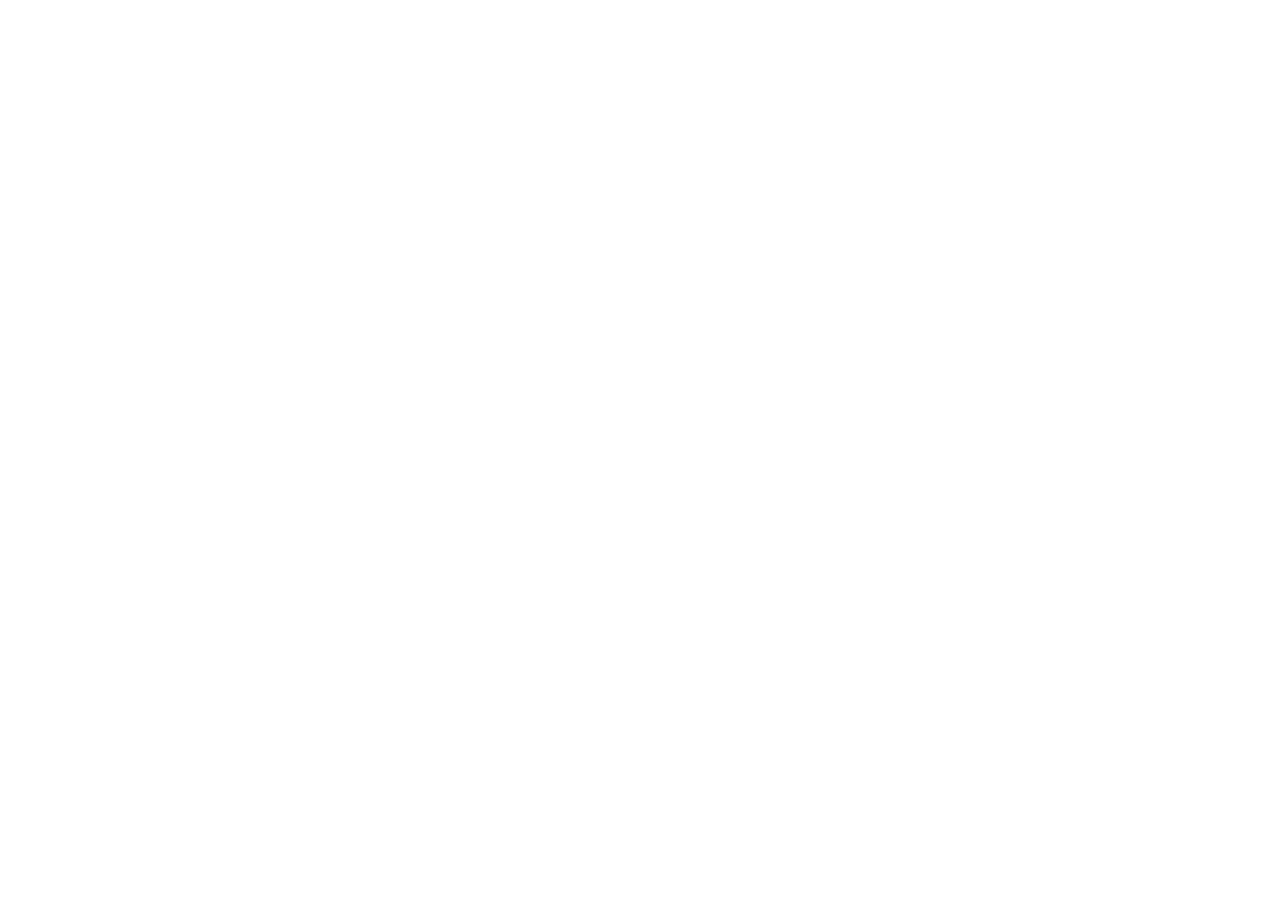
==== cheescake.html @ d9a67351 "estilos del index" ====
<!DOCTYPE html>
<html lang="en">
<head>
    <meta charset="UTF-8">
    <meta name="viewport" content="width=device-width, initial-scale=1.0">
    <title>Cheesecake</title>
    <link rel="stylesheet" href="styles.css">
</head>
<body>
    
</body>
</html>
---- styles.css ----
@import url('https://fonts.googleapis.com/css2?family=Poppins:ital,wght@0,100;0,200;0,300;0,400;0,500;0,600;0,700;0,800;0,900;1,100;1,200;1,300;1,400;1,500;1,600;1,700;1,800;1,900&display=swap');

* {
    box-sizing: border-box;
    margin: 0;
    padding: 0;
}

body {
    font-family: "Poppins", sans-serif;
}

img {
    display: block;
}

.h1-titulo {
    font-weight: 500;
}

.span-titulo {
    font-weight: 200;
}

.hero-container {
    width: 100%;
    margin: 0 auto;
}

.hero-img-container {
    position: relative;
    width: 100%;
    aspect-ratio: 3/1;
    overflow: hidden;
    display: flex;
    align-items: center;
    justify-content: center;
}

.hero-img {
    position: absolute;
    top: 0;
    left: 0;
    width: 100%;
    height: 100%;
    object-fit: cover;
    object-position: center;
    z-index: 1;
}

.hero-overlay {
  position: relative;
  z-index: 2;
  width: 100%;
  height: 100%;
  background: rgba(211, 214, 241, 0.2); 
  display: flex;
  align-items: center;
  justify-content: center;
}

.hero-btn {
  padding: 12px 24px;
  font-size: 1rem;
  font-weight: bold;
  text-transform: uppercase;
  letter-spacing: 1px;
  background-color: white;
  color: #5e889e;
  border: none;
  border-radius: 20px;
  cursor: pointer;
  transition: transform 0.2s ease, background-color 0.2s ease;
}

.h2-articulos {
    font-weight: 400;
}

.hero-btn:hover {
  background-color: #5e889e;
  color: white;
  transform: scale(1.03);
}

.articulos-grid{
    display: flex;
    gap: 20px;
    padding: 40px 20px;
    max-width: 1200px;
    margin: 0 auto;
}

.articulo-card {
    flex: 1;
    text-decoration: none;
    background: #f2f4f5;
    border-radius: 13px;
    overflow: hidden;
    box-shadow: 0 4px 12px rgba(0,0,0,0.1);
    transition: transform 0.3s ease, box-shadow 0.3s ease;
}

.articulo-card:hover{
    transform: translateY(-3px);
    box-shadow: 0 8px 24px rgba(0,0,0,0.15);
}

.art-img-container {
    width: 100%;
    aspect-ratio: 2/2.7;
    overflow: hidden;
}

.art-img {
    width: 100%;
    height: 100%;
    object-fit: cover;
}

.art-contenido {
    padding: 10px;
}

.art-titulo {
    display: inline-block;
    margin: 0 0 10px 0;
    font-size: 1.5rem;
    font-weight: 400;
    color: black;
    border-bottom: 2px solid #5e889e;
}

.art-texto {
    font-size: 0.9rem;
    line-height: 1.5;
    color: black;
}

@media(max-width: 768px) {
    .articulos-grid {
        flex-direction: column;
    }

    .art-img-container {
        aspect-ratio: 2/1;
    }

    .art-titulo {
        font-size: 1.05rem;
    }
}
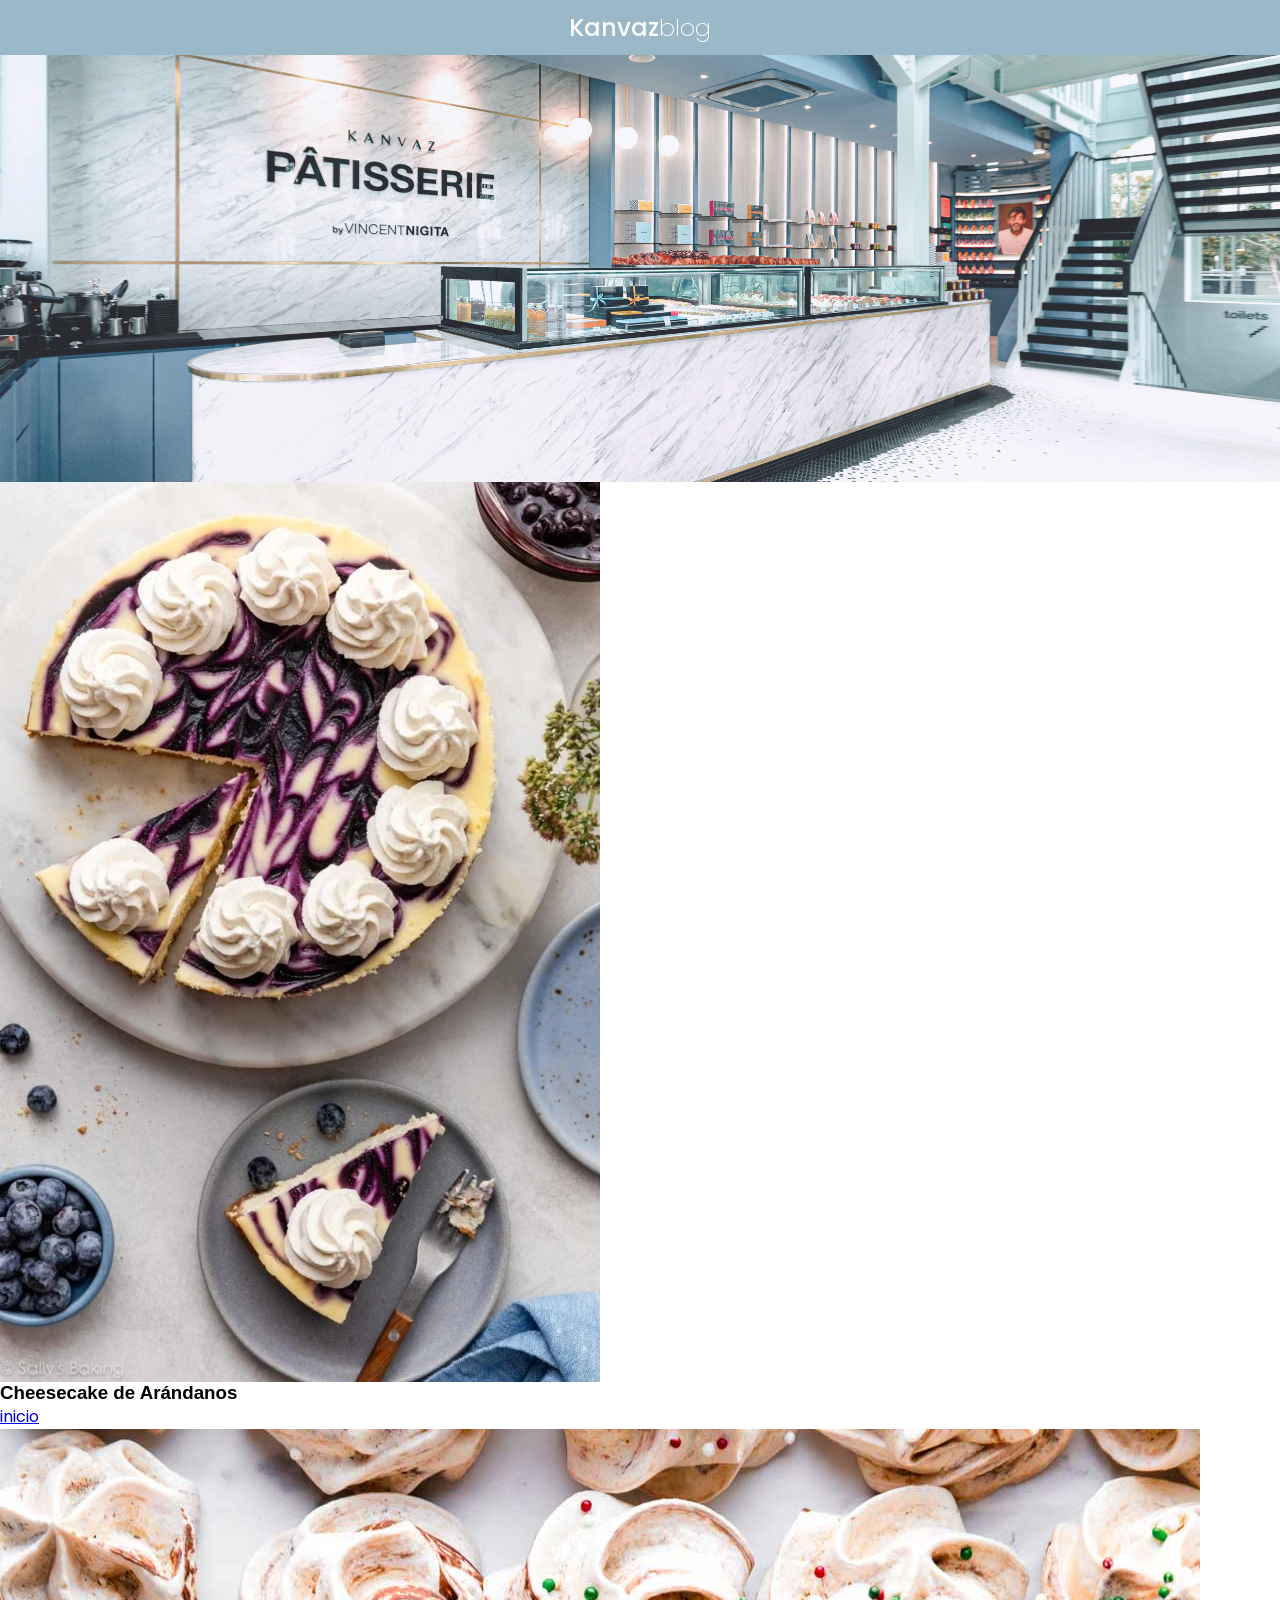
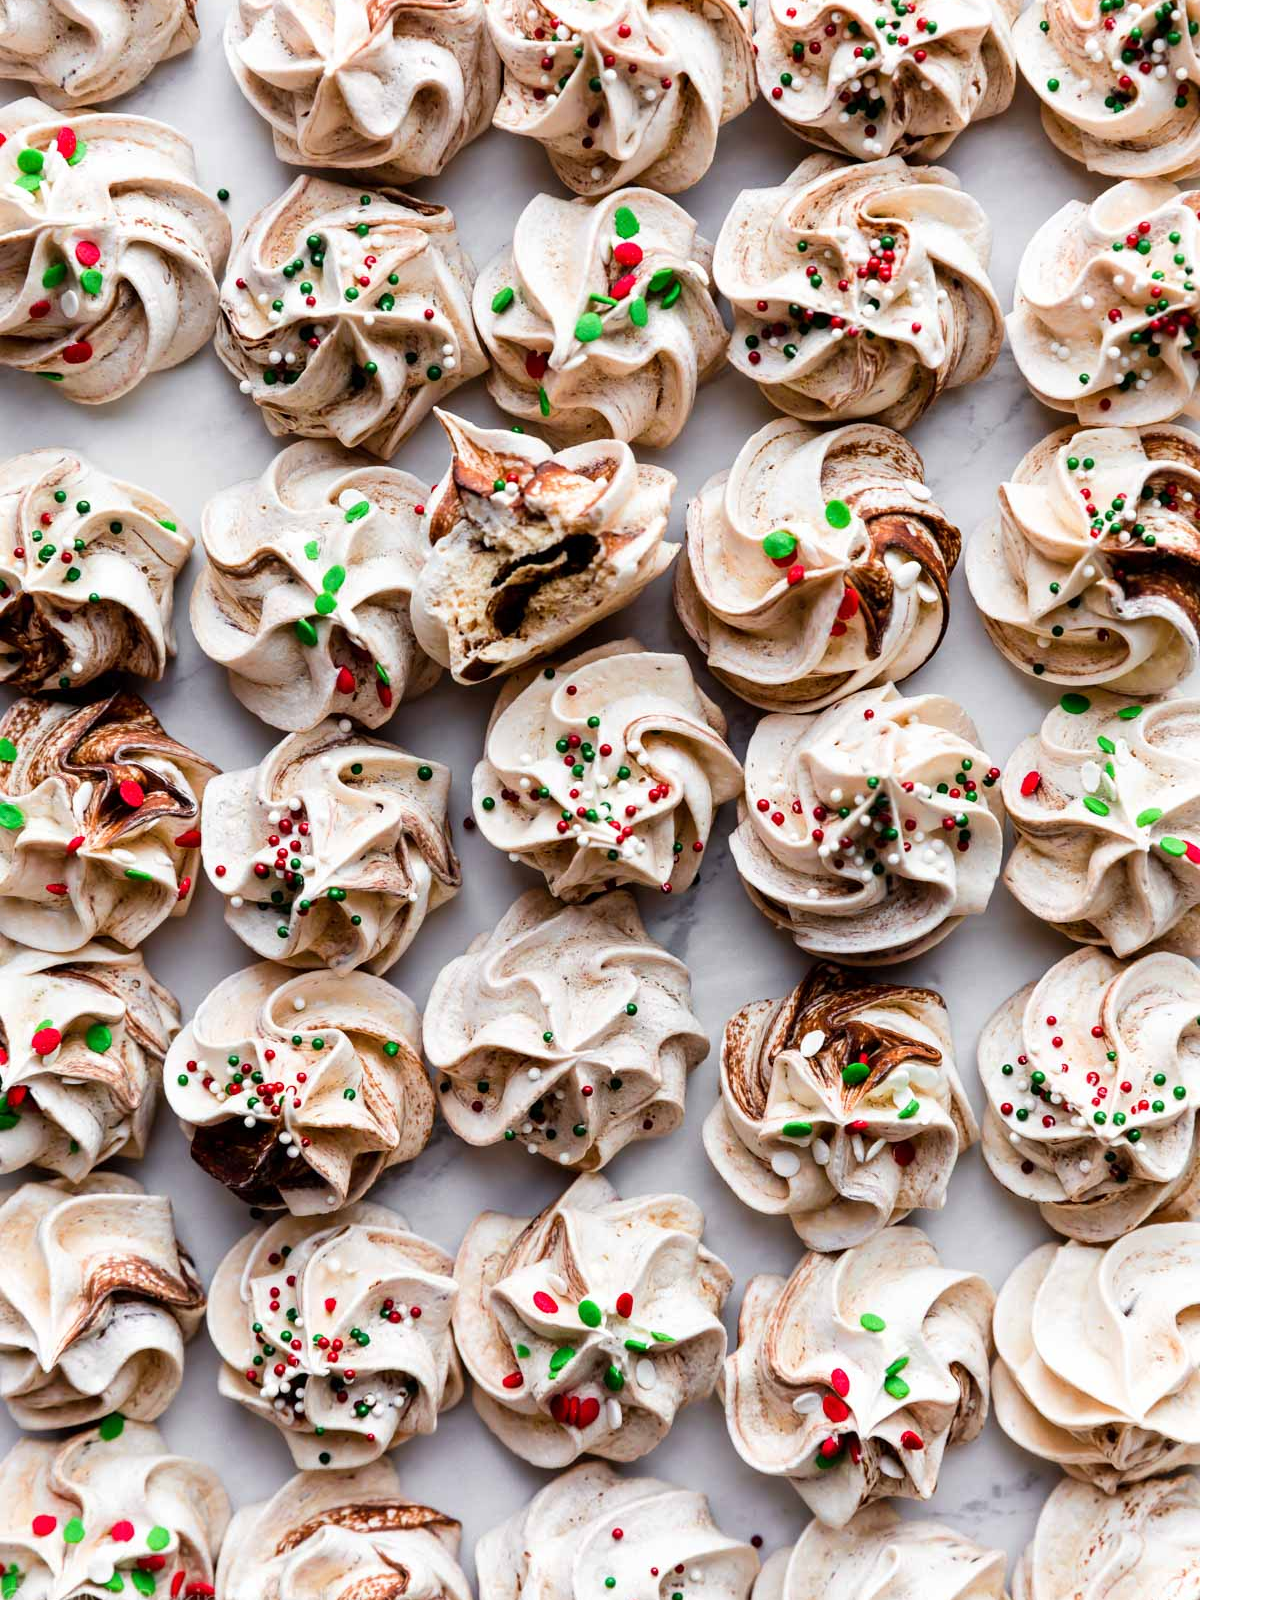
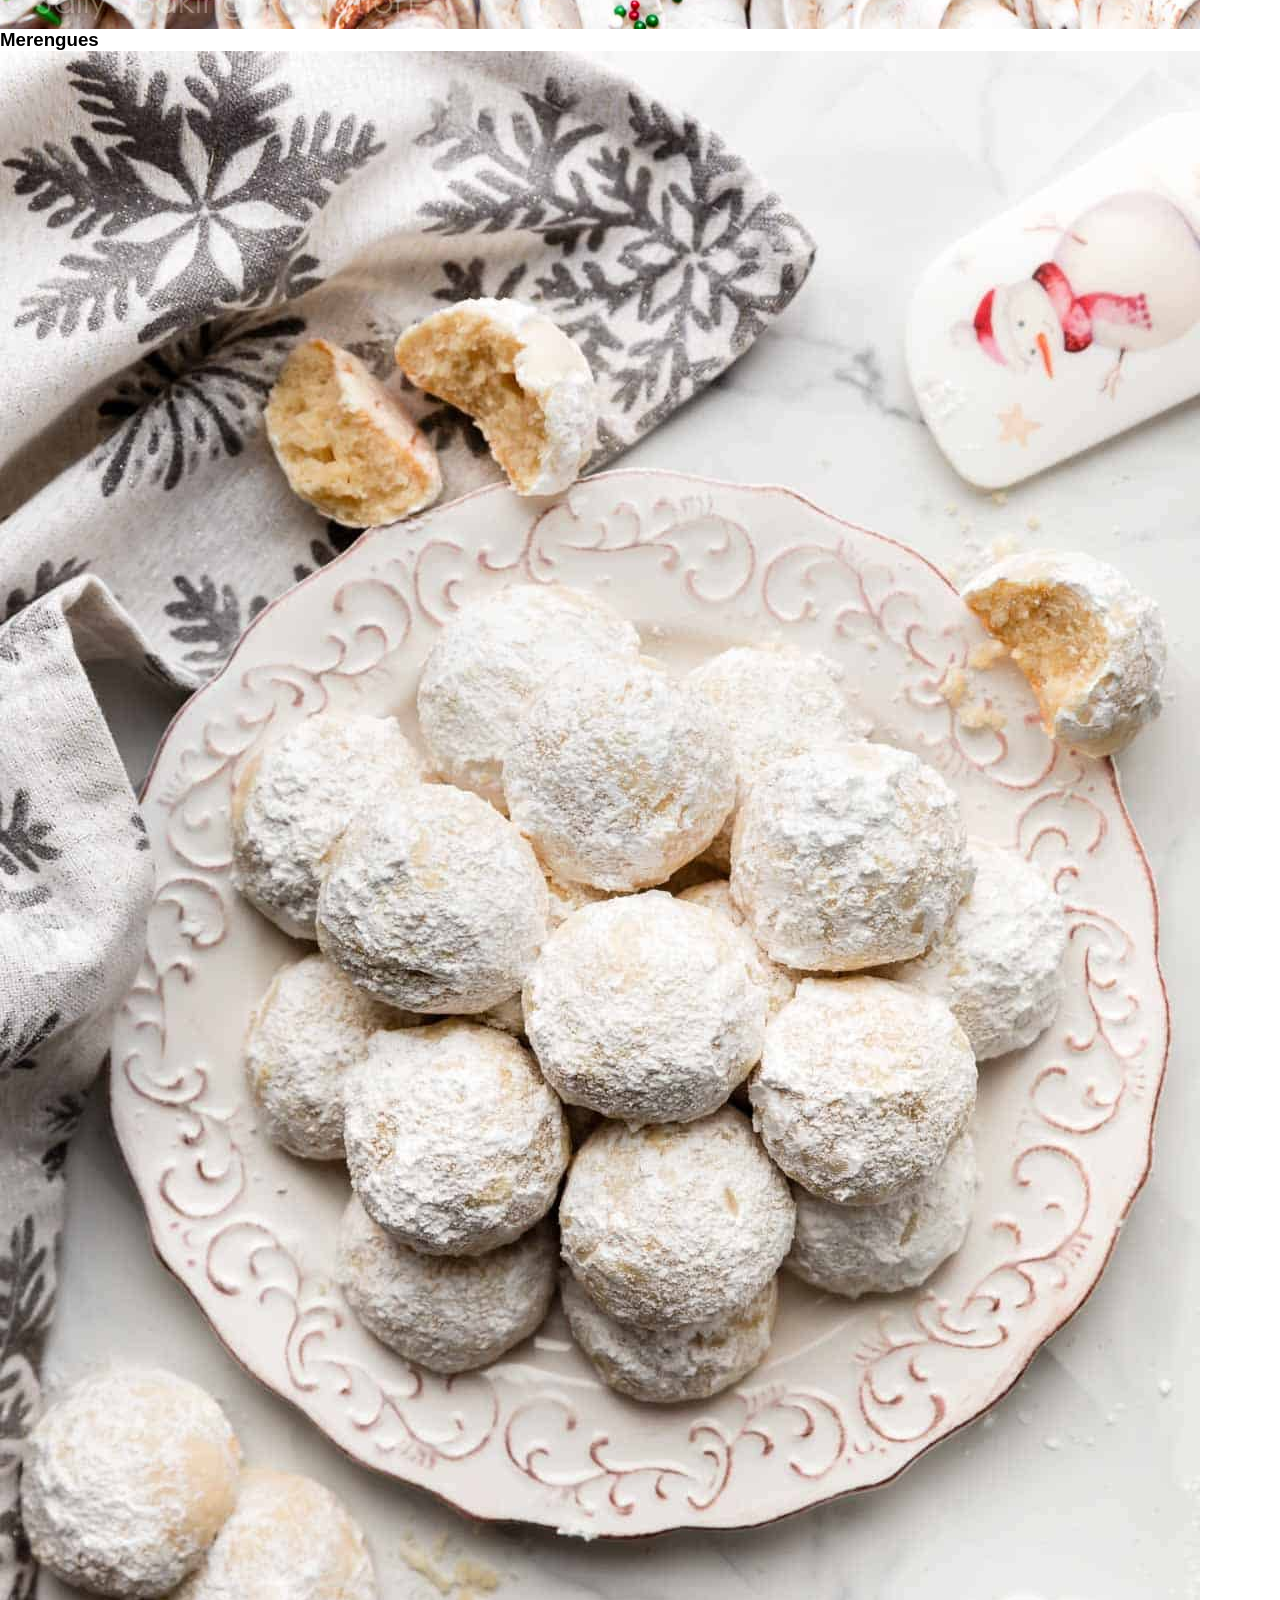
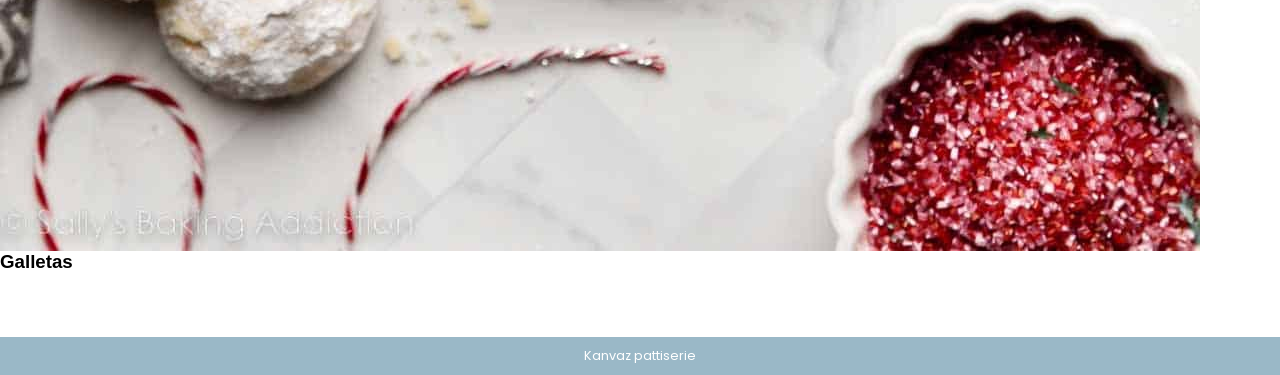
==== commit a614ae8a: "estructura html articulo 1" ====
--- a/cheescake.html
+++ b/cheescake.html
@@ -3,10 +3,50 @@
 <head>
     <meta charset="UTF-8">
     <meta name="viewport" content="width=device-width, initial-scale=1.0">
-    <title>Cheesecake</title>
+    <title>Cheesecake de arándanos - Receta</title>
     <link rel="stylesheet" href="styles.css">
 </head>
 <body>
-    
+    <div class="titulo-container">
+        <p class="titulo">Kanvaz<span class="span-titulo">blog</span></p>
+    </div>
+    <header class="hero-container">
+        <div class="hero-img-container">
+            <img src="./imgs/banner.jpg" alt="imagen de background" class="hero-img" >
+            <div class="hero-overlay">
+            </div>
+        </div>
+    </header>
+    <main class="blog-layout">
+        <section class="columna-principal">
+            <article class="articulo-principal">
+                <img src="/imgs/blueberry-swirl-cheesecake-recipe-2-600x900.webp"
+                alt="cheesecake de arandanos" class="img-principal">
+                <h1 class="titulo-principal">Cheesecake de Arándanos</h1>
+                <p class="texto-principal"></p>
+            </article>
+        </section>
+
+        <aside class="columna-aside">
+            <a href="/index.html" class="nav-btn">inicio</a>
+
+            <div class="aside-cards">
+                <div class="aside-card">
+                    <img src="/imgs/meringue-cookies.jpg" alt="merengues">
+                    <h3 class="aside-titulo">Merengues</h3>
+                    <p class="aside-texto"></p>
+                </div>
+
+                <div class="aside-card">
+                    <img src="/imgs/snowballs-cookies-2.jpg" alt="galletas">
+                    <h3 class="aside-titulo">Galletas</h3>
+                    <p class="aside-texto"></p>
+                </div>
+            </div>
+        </aside>
+    </main>
+    <footer class="footer">
+        <p class="footer-texto">Kanvaz pattiserie</p>
+    </footer>
 </body>
 </html>
--- a/styles.css
+++ b/styles.css
@@ -15,8 +15,18 @@
     display: block;
 }
 
-.h1-titulo {
+.titulo-container {
+    display: flex;
+    align-items: center;
+    justify-content: center;
+    background-color: #9ab8c7;
+    color: white;
+    padding: 10px ;
+}
+
+.titulo {
     font-weight: 500;
+    font-size: 1.5rem;
 }
 
 .span-titulo {
@@ -63,7 +73,7 @@
 .hero-btn {
   padding: 12px 24px;
   font-size: 1rem;
-  font-weight: bold;
+  font-weight: 500;
   text-transform: uppercase;
   letter-spacing: 1px;
   background-color: white;
@@ -72,10 +82,7 @@
   border-radius: 20px;
   cursor: pointer;
   transition: transform 0.2s ease, background-color 0.2s ease;
-}
-
-.h2-articulos {
-    font-weight: 400;
+  text-decoration: none;
 }
 
 .hero-btn:hover {
@@ -84,11 +91,19 @@
   transform: scale(1.03);
 }
 
+.h2-titulo {
+    font-weight: 400;
+    text-align: center;
+    margin-top: 40px;
+    color: #496e83;
+}
+
 .articulos-grid{
     display: flex;
     gap: 20px;
     padding: 40px 20px;
     max-width: 1200px;
+    width: 90%;
     margin: 0 auto;
 }
 
@@ -111,6 +126,7 @@
     width: 100%;
     aspect-ratio: 2/2.7;
     overflow: hidden;
+    border-radius: inherit;
 }
 
 .art-img {
@@ -126,10 +142,10 @@
 .art-titulo {
     display: inline-block;
     margin: 0 0 10px 0;
-    font-size: 1.5rem;
+    font-size: 1.3rem;
     font-weight: 400;
     color: black;
-    border-bottom: 2px solid #5e889e;
+    border-bottom: 3px solid #5e889e;
 }
 
 .art-texto {
@@ -138,9 +154,24 @@
     color: black;
 }
 
+.footer {
+    background-color: #9ab8c7;
+    color: white;
+    padding: 10px;
+    text-align: center;
+    font-size: 0.8rem;
+    margin-top: 4rem;
+}
+
 @media(max-width: 768px) {
+    .hero-btn {
+        font-size: 0.7rem;
+        padding: 10px 20px;
+    }
+
     .articulos-grid {
         flex-direction: column;
+        width: 85%;
     }
 
     .art-img-container {
@@ -150,4 +181,13 @@
     .art-titulo {
         font-size: 1.05rem;
     }
+
+    .h2-titulo {
+        font-size: 1.2rem;
+    }
+}
+
+
+.blog-layout {
+    
 }
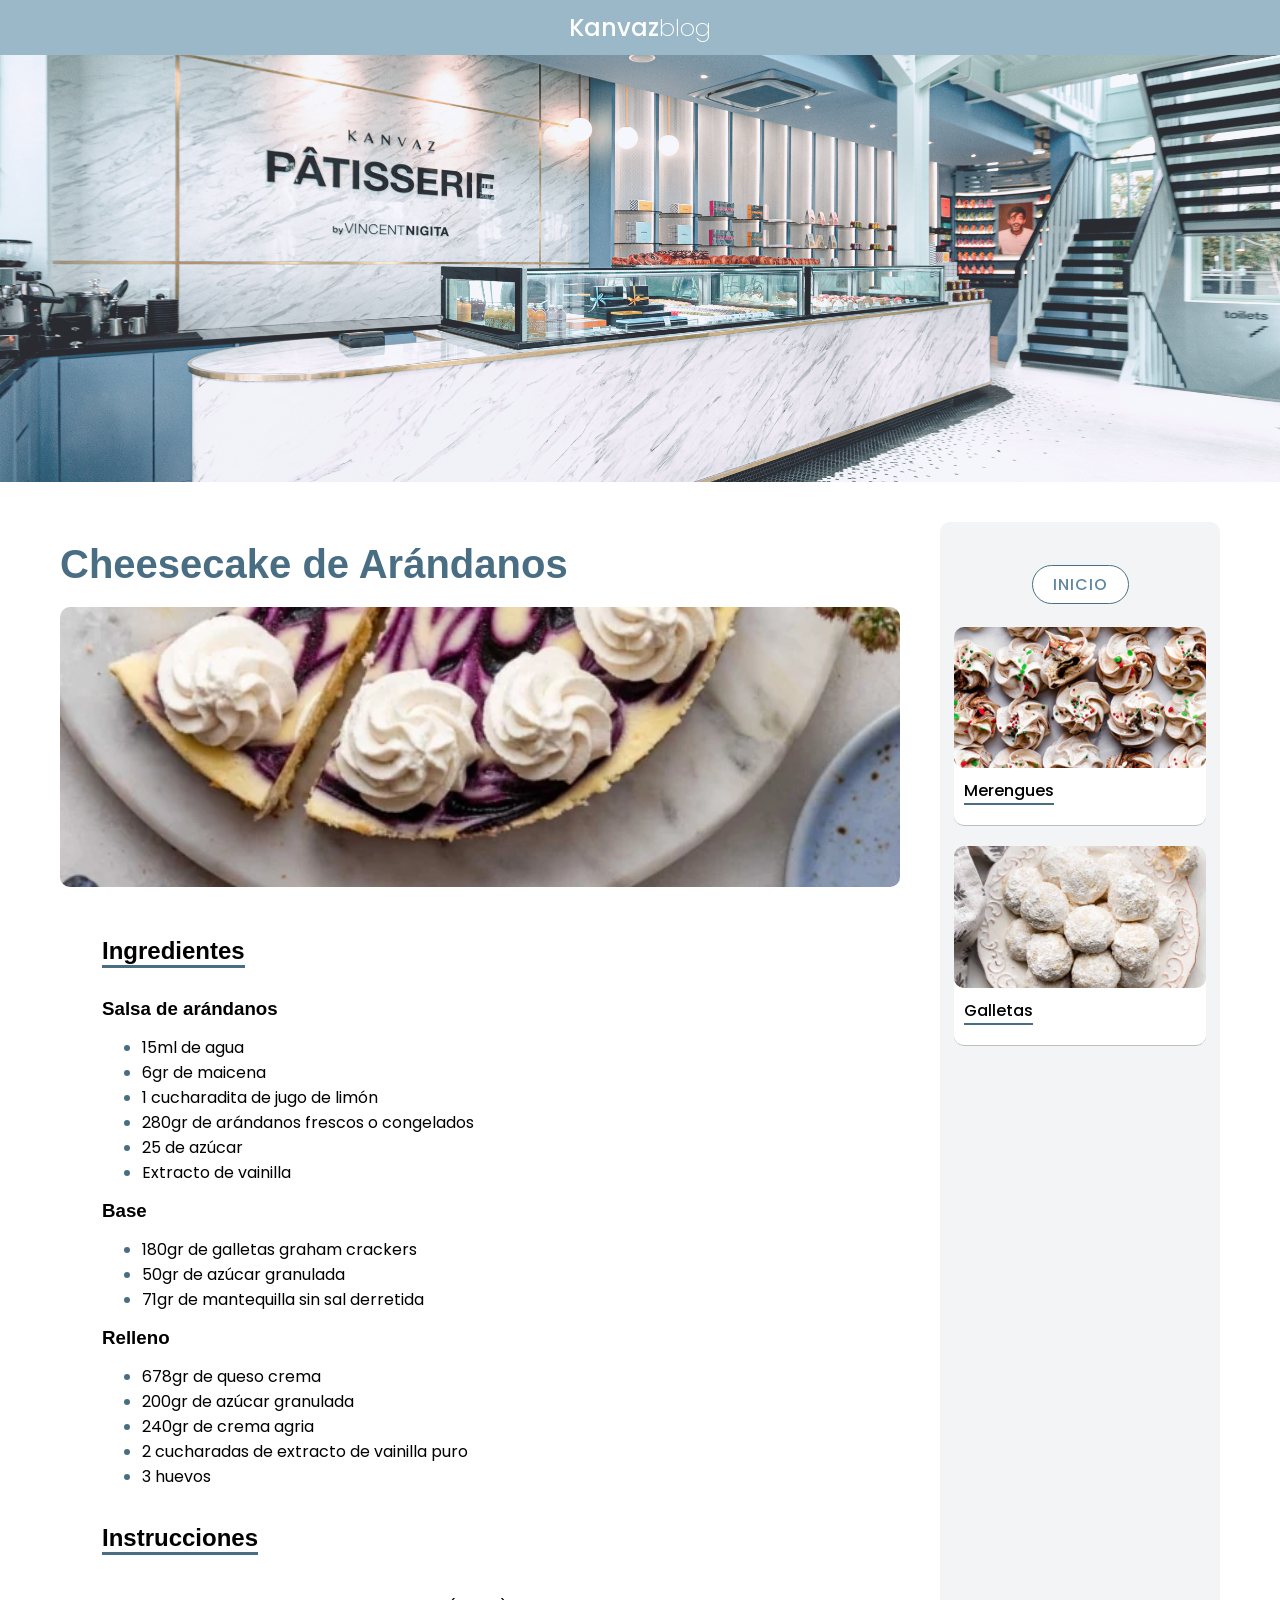
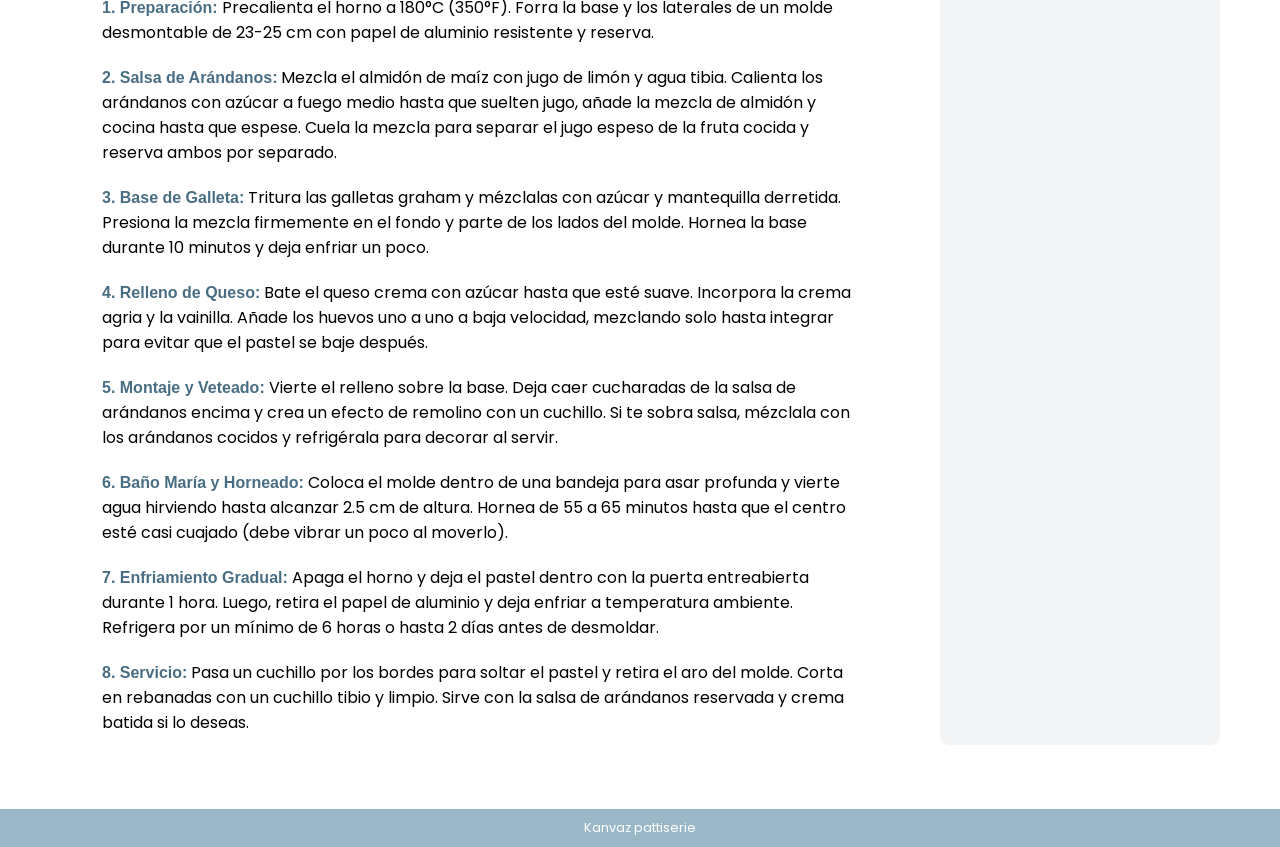
==== commit 2306cceb: "pagina de cheesecake" ====
--- a/cheescake.html
+++ b/cheescake.html
@@ -8,7 +8,7 @@
 </head>
 <body>
     <div class="titulo-container">
-        <p class="titulo">Kanvaz<span class="span-titulo">blog</span></p>
+        <a href="/index.html" class="titulo">Kanvaz<span class="span-titulo">blog</span></a>
     </div>
     <header class="hero-container">
         <div class="hero-img-container">
@@ -20,28 +20,74 @@
     <main class="blog-layout">
         <section class="columna-principal">
             <article class="articulo-principal">
-                <img src="/imgs/blueberry-swirl-cheesecake-recipe-2-600x900.webp"
+                <h1 class="titulo-principal">Cheesecake de Arándanos</h1>
+                <div class="img-princ-container">
+                    <img src="/imgs/blueberry-swirl-cheesecake-recipe-2-600x900.webp"
                 alt="cheesecake de arandanos" class="img-principal">
-                <h1 class="titulo-principal">Cheesecake de Arándanos</h1>
-                <p class="texto-principal"></p>
+                </div>
+                <div class="texto-principal">
+                    <h2>Ingredientes</h2>
+                    <h3>Salsa de arándanos</h3>
+                    <ul>
+                        <li>15ml de agua</li>
+                        <li>6gr de maicena</li>
+                        <li>1 cucharadita de jugo de limón</li>
+                        <li>280gr de arándanos frescos o congelados</li>
+                        <li>25 de azúcar</li>
+                        <li>Extracto de vainilla</li>
+                    </ul>
+                    <h3>Base</h3>
+                    <ul>
+                        <li>180gr de galletas graham crackers</li>
+                        <li>50gr de azúcar granulada</li>
+                        <li>71gr de mantequilla sin sal derretida</li>
+                    </ul>
+                    <h3>Relleno</h3>
+                    <ul>
+                        <li>678gr de queso crema</li>
+                        <li>200gr de azúcar granulada</li>
+                        <li>240gr de crema agria</li>
+                        <li>2 cucharadas de extracto de vainilla puro</li>
+                        <li>3 huevos</li>
+                    </ul>
+
+                    <h2>Instrucciones</h2>
+                    <p><strong>1. Preparación:</strong> Precalienta el horno a 180°C (350°F). Forra la base y los laterales de un molde desmontable de 23-25 cm con papel de aluminio resistente y reserva.</p>
+
+                    <p><strong>2. Salsa de Arándanos:</strong> Mezcla el almidón de maíz con jugo de limón y agua tibia. Calienta los arándanos con azúcar a fuego medio hasta que suelten jugo, añade la mezcla de almidón y cocina hasta que espese. Cuela la mezcla para separar el jugo espeso de la fruta cocida y reserva ambos por separado.</p>
+
+                    <p><strong>3. Base de Galleta:</strong> Tritura las galletas graham y mézclalas con azúcar y mantequilla derretida. Presiona la mezcla firmemente en el fondo y parte de los lados del molde. Hornea la base durante 10 minutos y deja enfriar un poco.</p>
+
+                    <p><strong>4. Relleno de Queso:</strong> Bate el queso crema con azúcar hasta que esté suave. Incorpora la crema agria y la vainilla. Añade los huevos uno a uno a baja velocidad, mezclando solo hasta integrar para evitar que el pastel se baje después.</p>
+
+                    <p><strong>5. Montaje y Veteado:</strong> Vierte el relleno sobre la base. Deja caer cucharadas de la salsa de arándanos encima y crea un efecto de remolino con un cuchillo. Si te sobra salsa, mézclala con los arándanos cocidos y refrigérala para decorar al servir.</p>
+
+                    <p><strong>6. Baño María y Horneado:</strong> Coloca el molde dentro de una bandeja para asar profunda y vierte agua hirviendo hasta alcanzar 2.5 cm de altura. Hornea de 55 a 65 minutos hasta que el centro esté casi cuajado (debe vibrar un poco al moverlo).</p>
+
+                    <p><strong>7. Enfriamiento Gradual:</strong> Apaga el horno y deja el pastel dentro con la puerta entreabierta durante 1 hora. Luego, retira el papel de aluminio y deja enfriar a temperatura ambiente. Refrigera por un mínimo de 6 horas o hasta 2 días antes de desmoldar.</p>
+
+                    <p><strong>8. Servicio:</strong> Pasa un cuchillo por los bordes para soltar el pastel y retira el aro del molde. Corta en rebanadas con un cuchillo tibio y limpio. Sirve con la salsa de arándanos reservada y crema batida si lo deseas.</p>
+                </div>
             </article>
         </section>
 
-        <aside class="columna-aside">
-            <a href="/index.html" class="nav-btn">inicio</a>
+        <aside class="aside-columna">
+            <div class="btn-wrapper">
+                <a href="/index.html" class="inicio-btn">inicio</a>
+            </div>
 
             <div class="aside-cards">
-                <div class="aside-card">
-                    <img src="/imgs/meringue-cookies.jpg" alt="merengues">
+                <a href="merenge.html" class="aside-card">    
+                    <img class="aside-img" src="/imgs/meringue-cookies.jpg" alt="merengues">
                     <h3 class="aside-titulo">Merengues</h3>
                     <p class="aside-texto"></p>
-                </div>
+                </a>
 
-                <div class="aside-card">
-                    <img src="/imgs/snowballs-cookies-2.jpg" alt="galletas">
+                <a href="galletas.html" class="aside-card">
+                    <img class="aside-img" src="/imgs/snowballs-cookies-2.jpg" alt="galletas">
                     <h3 class="aside-titulo">Galletas</h3>
                     <p class="aside-texto"></p>
-                </div>
+                </a>
             </div>
         </aside>
     </main>
--- a/styles.css
+++ b/styles.css
@@ -27,6 +27,8 @@
 .titulo {
     font-weight: 500;
     font-size: 1.5rem;
+    color: white;
+    text-decoration: none;
 }
 
 .span-titulo {
@@ -189,5 +191,157 @@
 
 
 .blog-layout {
-    
+    display: grid;
+    grid-template-columns: 3fr 1fr;
+    gap: 40px;
+    width:100%;
+    max-width: 1200px;
+    margin: 40px auto;
+    padding: 0 20px;
+}
+
+.articulo-principal {
+    display: flex;
+    flex-direction: column;
+}
+
+.img-princ-container {
+    position: relative;
+    width: 100%;
+    aspect-ratio: 3/1;
+    overflow: hidden;
+    display: flex;
+    align-items: center;
+    justify-content: center;
+}
+
+.img-principal {
+    width: 100%;
+    height: 100%;
+    object-fit: cover;
+    object-position: center;
+    border-radius: 10px;
+}
+
+.titulo-principal {
+    font-size: 2.5rem;
+    margin: 20px 0;
+    color: #496e83;
+    font-weight: 600;
+}
+
+.texto-principal {
+    width: 90%;
+    margin: 0 auto;
+    padding-top: 30px;
+}
+
+.texto-principal h2 {
+    display: inline-block;
+    border-bottom: 3px solid #496e83;
+    margin-bottom: 30px;
+    padding-top: 20px;
+}
+
+.texto-principal h3 {
+    padding-bottom: 15px;
+}
+
+.texto-principal ul{
+    padding-left: 40px;
+    padding-bottom: 15px;
+}
+
+.texto-principal ul li::marker{
+    color: #496e83;
+}
+
+.texto-principal p {
+    padding: 10px 0;
+}
+
+.texto-principal p strong {
+    color:#496e83;
+}
+
+.aside-columna {
+    display: flex;
+    flex-direction: column;
+    gap: 20px;
+    padding: 40px 0;
+    background-color: #f2f4f5;
+    border-radius: 10px;
+}
+
+.btn-wrapper {
+    margin: 10px auto;
+}
+
+.inicio-btn {
+    width: 100%;
+    padding: 7px 20px;
+    font-size: 1rem;
+    font-weight: 500;
+    text-transform: uppercase;
+    letter-spacing: 1px;
+    background-color: white;
+    color: #5e889e;
+    border: 1px solid #496e83;
+    border-radius: 30px;
+    cursor: pointer;
+    transition: transform 0.2s ease, background-color 0.2s ease;
+    text-decoration: none;
+    text-align: center;
+}
+
+.inicio-btn:hover {
+    background-color: #496e83;
+    color: white;
+}
+
+.aside-cards{
+    display: flex;
+    flex-direction: column;
+    gap: 20px;
+    width: 90%;
+    margin: 0 auto;
+}
+
+.aside-card {
+    padding-bottom: 15px;
+    border-radius: 10px;
+}
+
+.aside-card .aside-img {
+    width: 100%;
+    aspect-ratio: 16 / 9;
+    object-fit: cover;
+    border-radius: inherit;
+}
+
+.aside-card {
+    background-color: white;
+    text-decoration: none;
+    color: black;
+    border-bottom: 1px solid #bbbdbe;
+}
+
+.aside-card .aside-titulo {
+    display: inline-block;
+    font-size: 1rem;
+    font-weight: 500;
+    margin: 10px 0 5px;
+    border-bottom: 2px solid #496e83;
+    margin-left: 10px;
+}
+
+.aside-card p {
+    font-size: 0.9rem;
+    color: black;
+}
+
+@media (max-width: 900px) {
+    .blog-layout {
+        grid-template-columns: 1fr;
+    }
 }
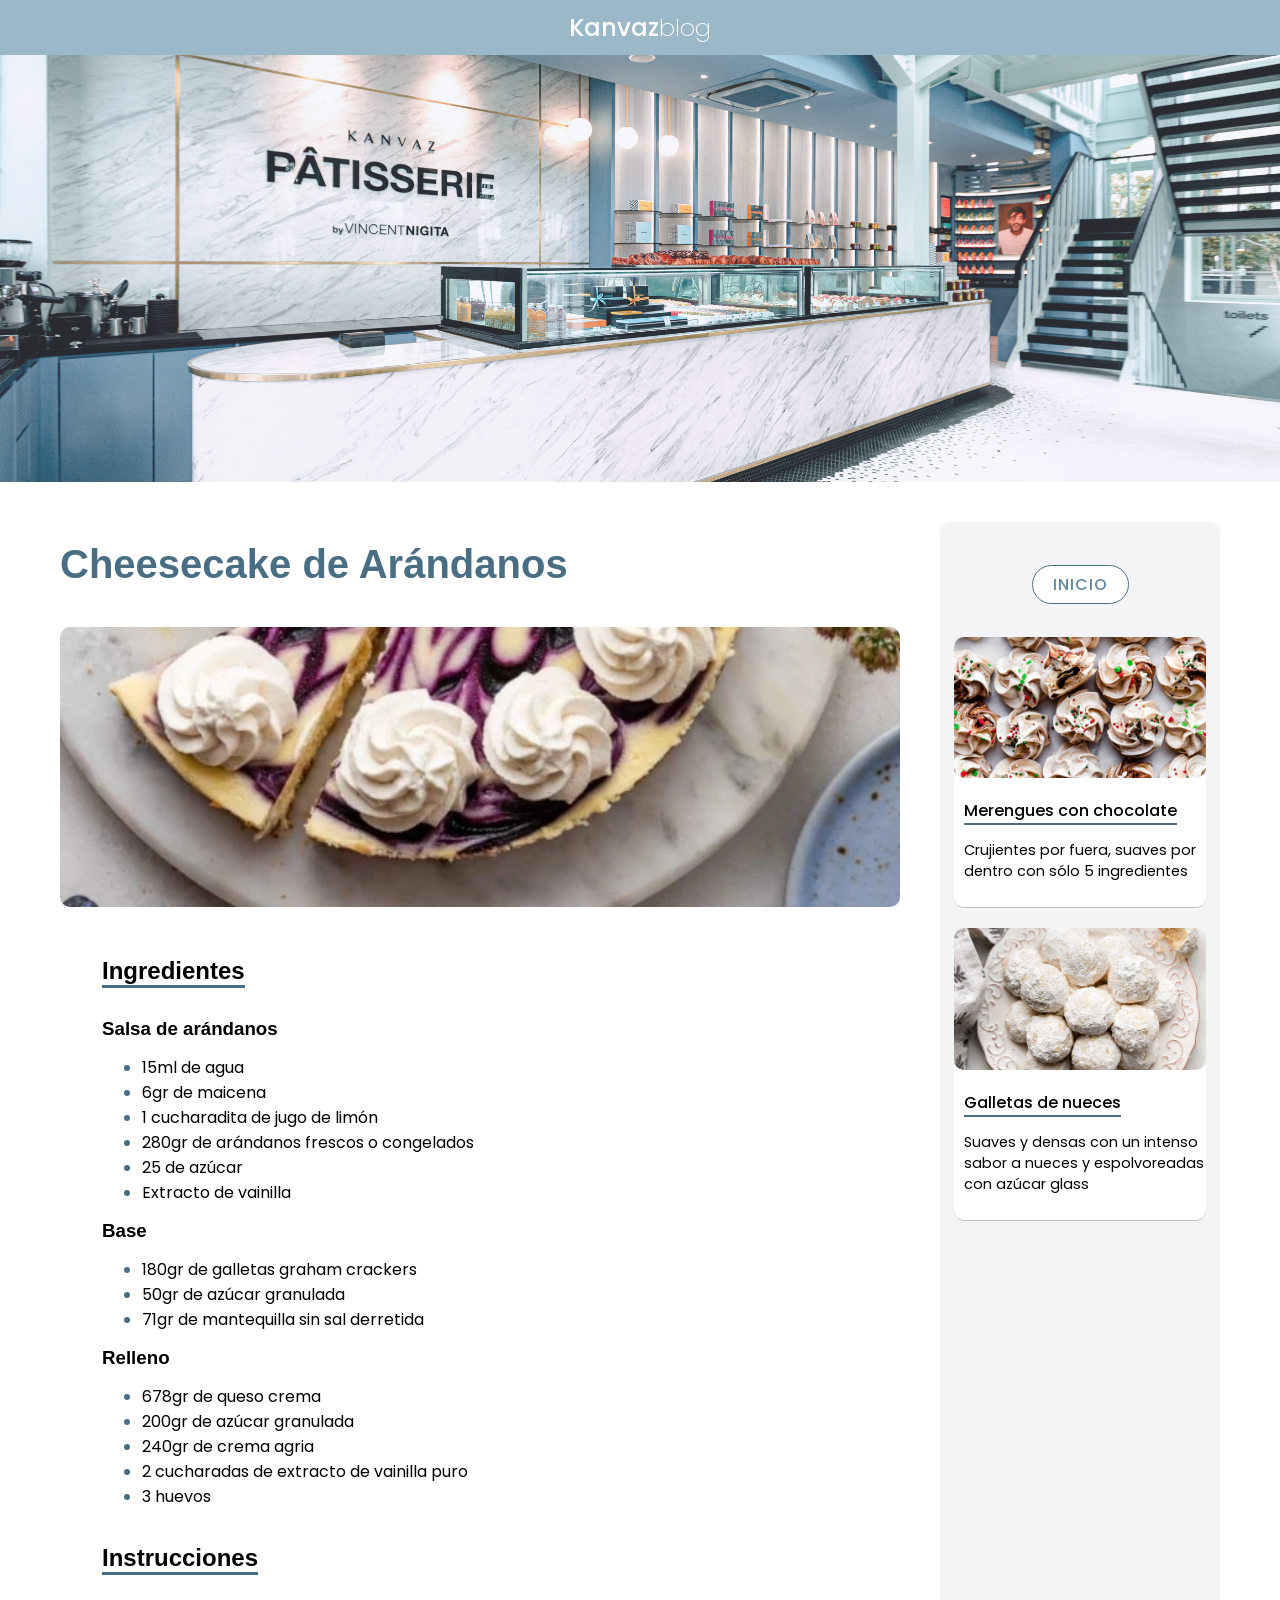
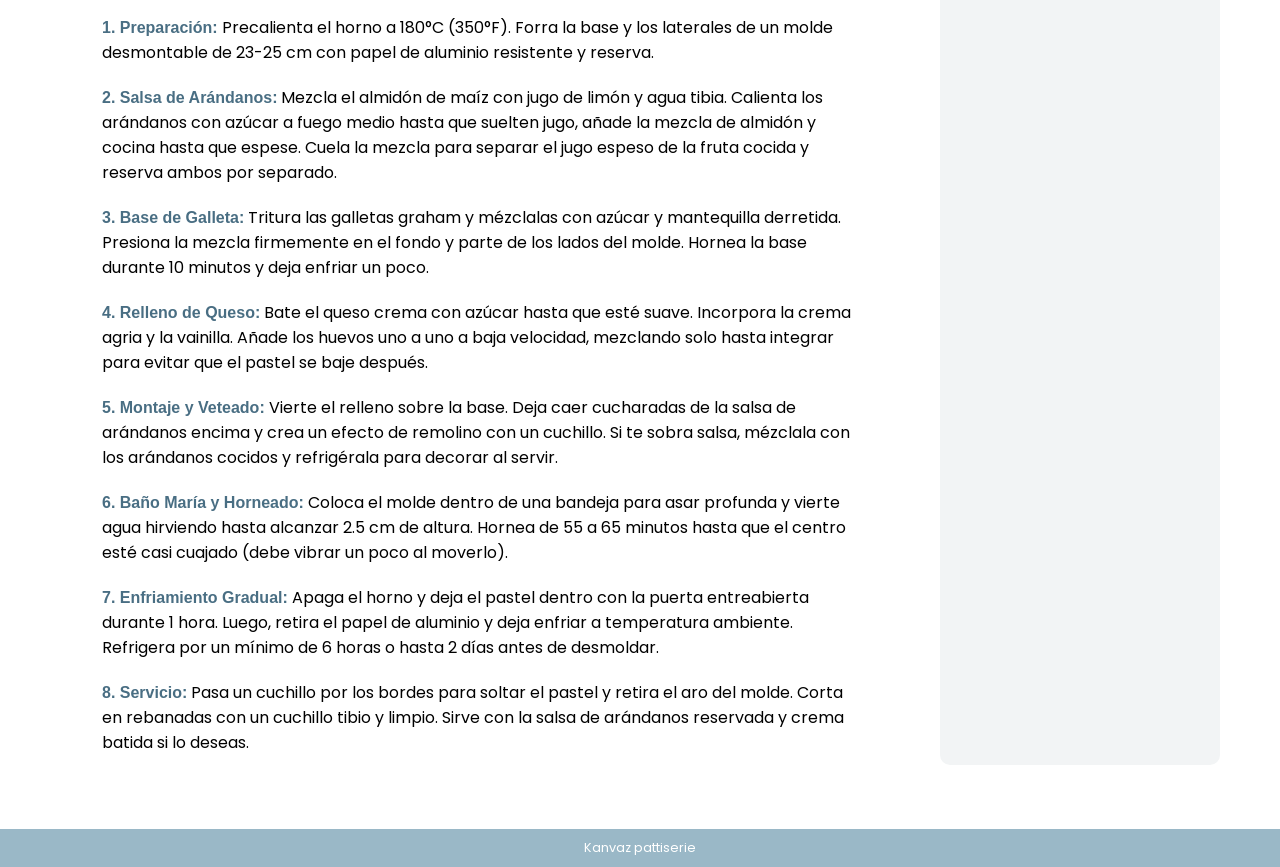
==== commit dce067d4: "estructura de los demás articulos" ====
--- a/cheescake.html
+++ b/cheescake.html
@@ -79,14 +79,14 @@
             <div class="aside-cards">
                 <a href="merenge.html" class="aside-card">    
                     <img class="aside-img" src="/imgs/meringue-cookies.jpg" alt="merengues">
-                    <h3 class="aside-titulo">Merengues</h3>
-                    <p class="aside-texto"></p>
+                    <h3 class="aside-titulo">Merengues con chocolate</h3>
+                    <p class="aside-texto">Crujientes por fuera, suaves por dentro con sólo 5 ingredientes</p>
                 </a>
 
                 <a href="galletas.html" class="aside-card">
                     <img class="aside-img" src="/imgs/snowballs-cookies-2.jpg" alt="galletas">
-                    <h3 class="aside-titulo">Galletas</h3>
-                    <p class="aside-texto"></p>
+                    <h3 class="aside-titulo">Galletas de nueces</h3>
+                    <p class="aside-texto">Suaves y densas con un intenso sabor a nueces y espolvoreadas con azúcar glass</p>
                 </a>
             </div>
         </aside>
--- a/styles.css
+++ b/styles.css
@@ -228,6 +228,7 @@
     margin: 20px 0;
     color: #496e83;
     font-weight: 600;
+    padding-bottom: 20px;
 }
 
 .texto-principal {
@@ -267,7 +268,7 @@
 .aside-columna {
     display: flex;
     flex-direction: column;
-    gap: 20px;
+    gap: 30px;
     padding: 40px 0;
     background-color: #f2f4f5;
     border-radius: 10px;
@@ -308,22 +309,19 @@
 }
 
 .aside-card {
-    padding-bottom: 15px;
+    padding-bottom: 25px;
     border-radius: 10px;
-}
-
-.aside-card .aside-img {
-    width: 100%;
-    aspect-ratio: 16 / 9;
-    object-fit: cover;
-    border-radius: inherit;
-}
-
-.aside-card {
     background-color: white;
     text-decoration: none;
     color: black;
     border-bottom: 1px solid #bbbdbe;
+}
+
+.aside-card .aside-img {
+    width: 100%;
+    aspect-ratio: 16 / 9;
+    object-fit: cover;
+    border-radius: inherit;
 }
 
 .aside-card .aside-titulo {
@@ -333,11 +331,14 @@
     margin: 10px 0 5px;
     border-bottom: 2px solid #496e83;
     margin-left: 10px;
+    padding-top: 10px;
 }
 
 .aside-card p {
     font-size: 0.9rem;
     color: black;
+    margin-left: 10px;
+    padding-top: 10px;
 }
 
 @media (max-width: 900px) {
